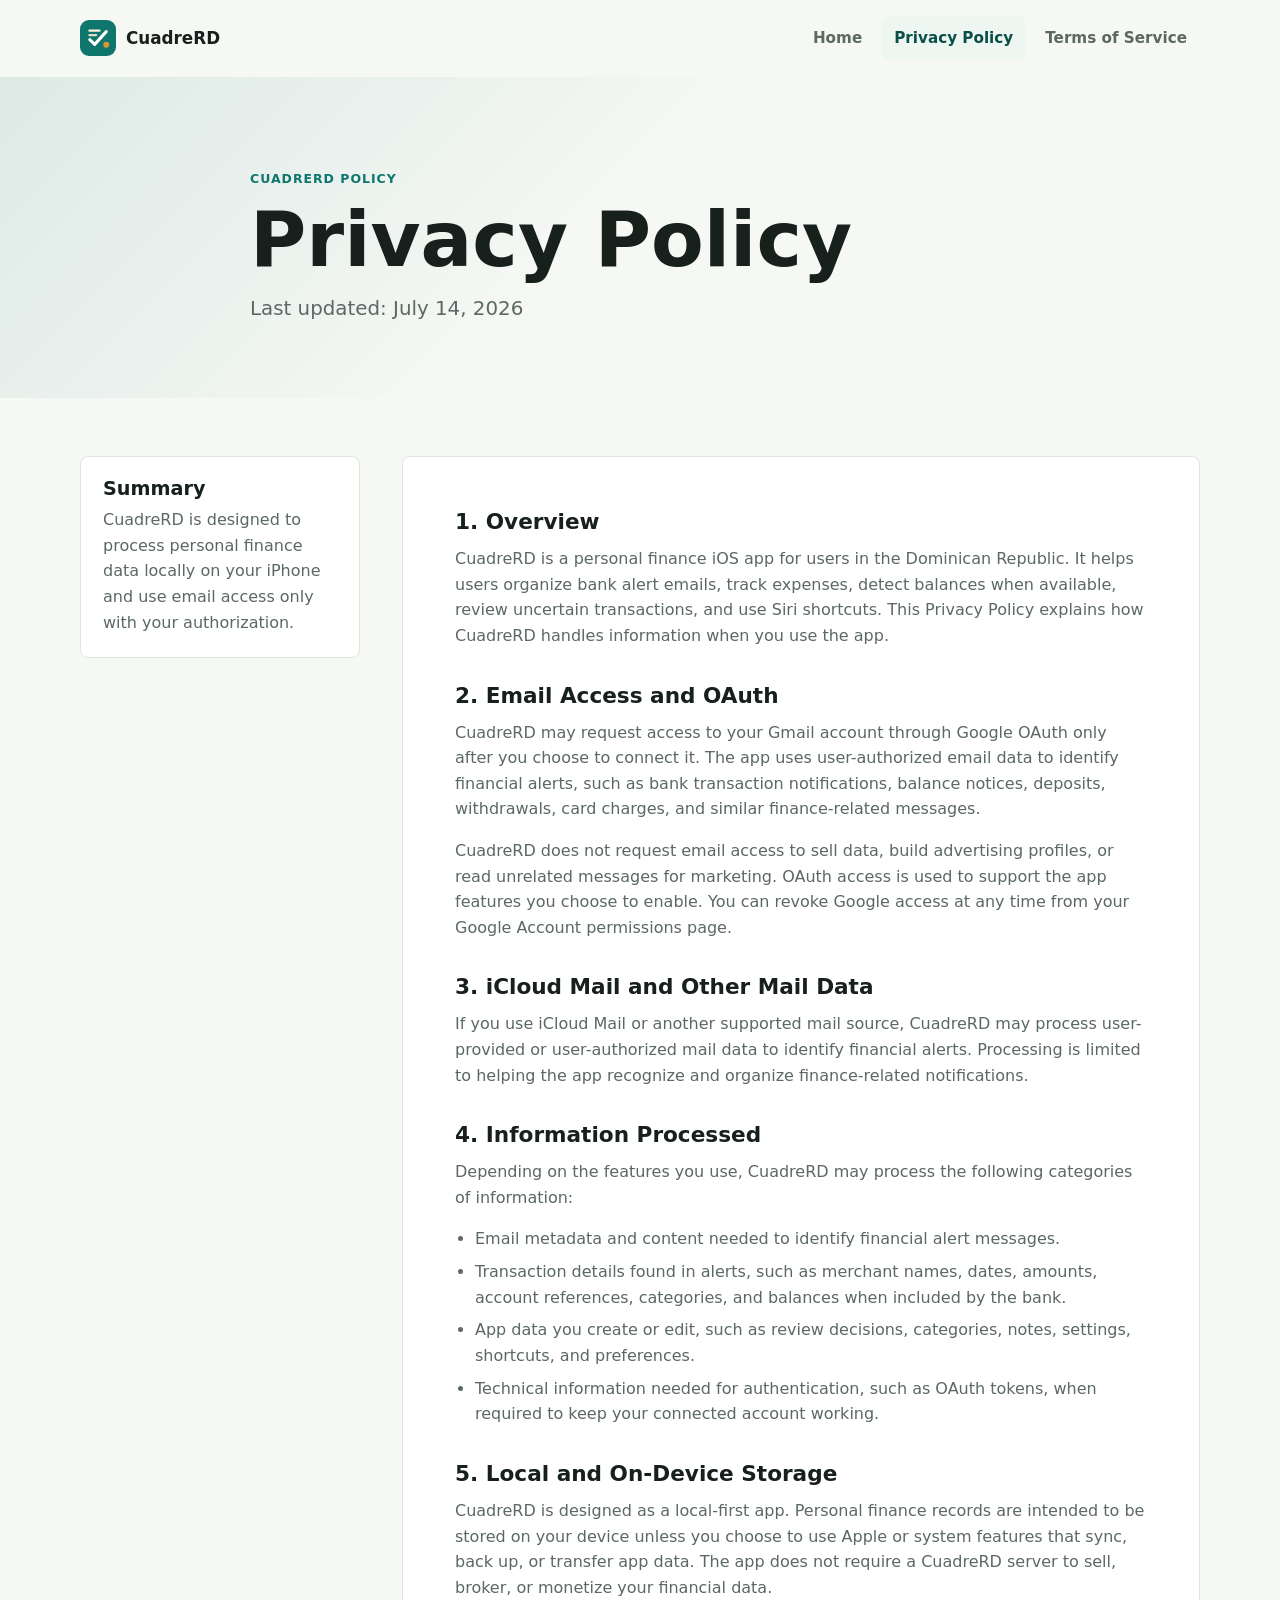
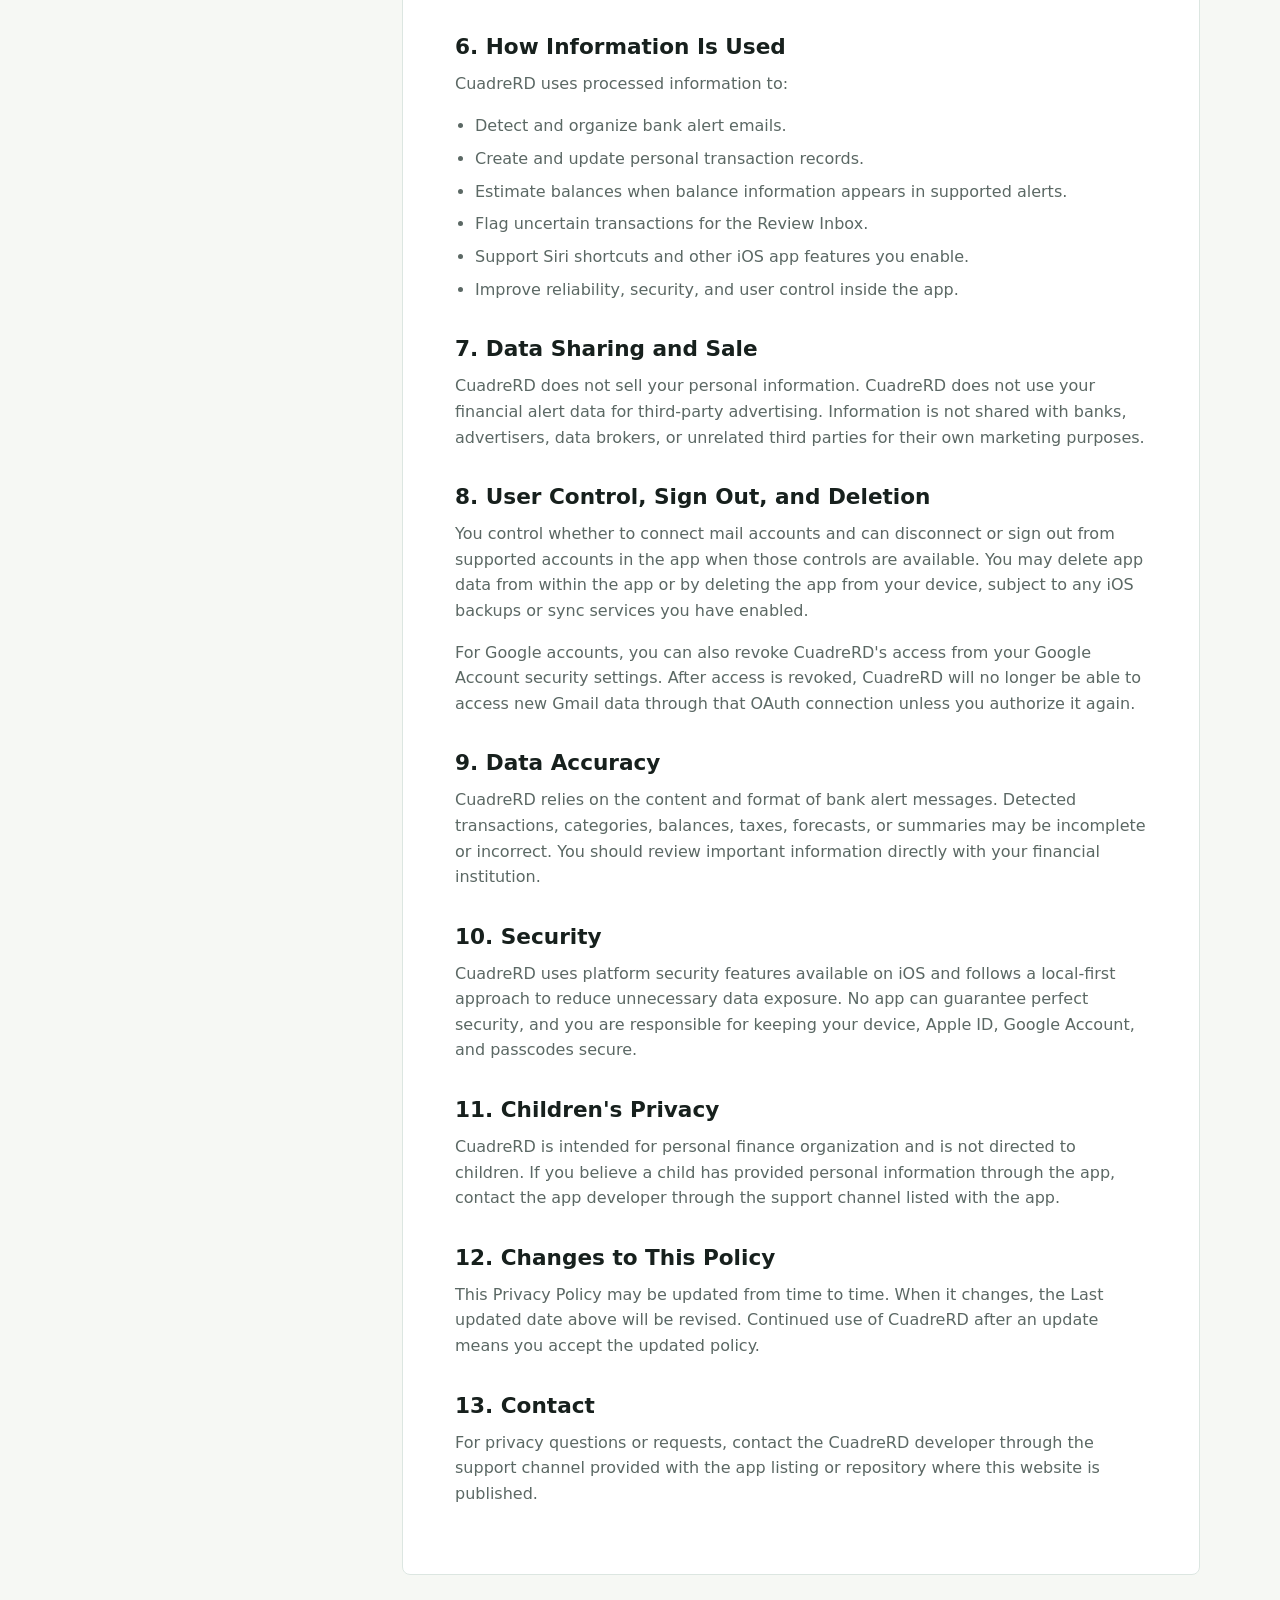
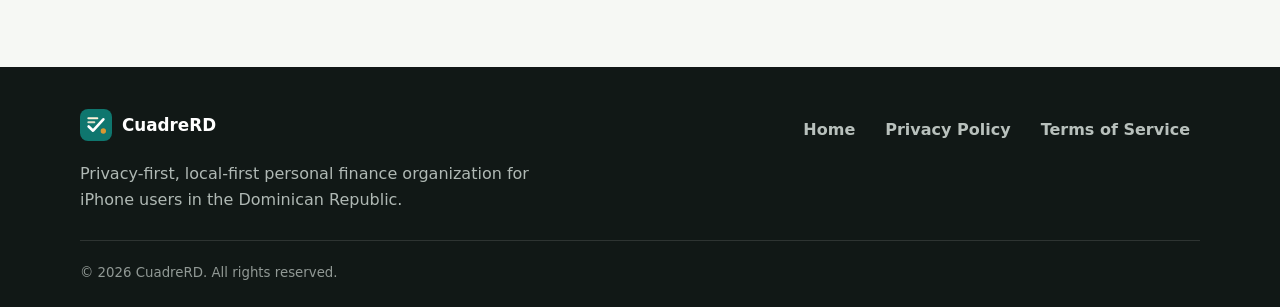
==== privacy.html @ 8c74c05f "Add CuadreRD public website" ====
<!doctype html>
<html lang="en">
  <head>
    <meta charset="utf-8">
    <meta name="viewport" content="width=device-width, initial-scale=1">
    <title>Privacy Policy | CuadreRD</title>
    <meta name="description" content="Privacy Policy for CuadreRD, a local-first iOS personal finance app for organizing user-authorized financial alert emails.">
    <meta name="theme-color" content="#0f766e">
    <link rel="icon" href="assets/cuadrerd-mark.svg" type="image/svg+xml">
    <link rel="stylesheet" href="styles.css">
  </head>
  <body>
    <a class="skip-link" href="#main">Skip to content</a>

    <header class="site-header" data-header>
      <nav class="nav container" aria-label="Primary navigation">
        <a class="brand" href="index.html" aria-label="CuadreRD home">
          <img src="assets/cuadrerd-mark.svg" alt="" width="36" height="36">
          <span>CuadreRD</span>
        </a>
        <button class="nav-toggle" type="button" data-nav-toggle aria-expanded="false" aria-controls="nav-links">
          <span class="sr-only">Open navigation</span>
          <span></span>
          <span></span>
          <span></span>
        </button>
        <div class="nav-links" id="nav-links" data-nav-links>
          <a href="index.html">Home</a>
          <a href="privacy.html" aria-current="page">Privacy Policy</a>
          <a href="terms.html">Terms of Service</a>
        </div>
      </nav>
    </header>

    <main id="main">
      <section class="page-hero section-pad">
        <div class="container narrow reveal">
          <p class="eyebrow">CuadreRD policy</p>
          <h1>Privacy Policy</h1>
          <p class="hero-text">Last updated: July 14, 2026</p>
        </div>
      </section>

      <section class="section-pad compact">
        <div class="container policy-layout">
          <aside class="policy-summary reveal" aria-label="Privacy summary">
            <h2>Summary</h2>
            <p>CuadreRD is designed to process personal finance data locally on your iPhone and use email access only with your authorization.</p>
          </aside>

          <article class="policy-content reveal">
            <h2>1. Overview</h2>
            <p>
              CuadreRD is a personal finance iOS app for users in the Dominican Republic. It helps users organize
              bank alert emails, track expenses, detect balances when available, review uncertain transactions,
              and use Siri shortcuts. This Privacy Policy explains how CuadreRD handles information when you use
              the app.
            </p>

            <h2>2. Email Access and OAuth</h2>
            <p>
              CuadreRD may request access to your Gmail account through Google OAuth only after you choose to
              connect it. The app uses user-authorized email data to identify financial alerts, such as bank
              transaction notifications, balance notices, deposits, withdrawals, card charges, and similar
              finance-related messages.
            </p>
            <p>
              CuadreRD does not request email access to sell data, build advertising profiles, or read unrelated
              messages for marketing. OAuth access is used to support the app features you choose to enable.
              You can revoke Google access at any time from your Google Account permissions page.
            </p>

            <h2>3. iCloud Mail and Other Mail Data</h2>
            <p>
              If you use iCloud Mail or another supported mail source, CuadreRD may process user-provided or
              user-authorized mail data to identify financial alerts. Processing is limited to helping the app
              recognize and organize finance-related notifications.
            </p>

            <h2>4. Information Processed</h2>
            <p>Depending on the features you use, CuadreRD may process the following categories of information:</p>
            <ul>
              <li>Email metadata and content needed to identify financial alert messages.</li>
              <li>Transaction details found in alerts, such as merchant names, dates, amounts, account references, categories, and balances when included by the bank.</li>
              <li>App data you create or edit, such as review decisions, categories, notes, settings, shortcuts, and preferences.</li>
              <li>Technical information needed for authentication, such as OAuth tokens, when required to keep your connected account working.</li>
            </ul>

            <h2>5. Local and On-Device Storage</h2>
            <p>
              CuadreRD is designed as a local-first app. Personal finance records are intended to be stored on
              your device unless you choose to use Apple or system features that sync, back up, or transfer app
              data. The app does not require a CuadreRD server to sell, broker, or monetize your financial data.
            </p>

            <h2>6. How Information Is Used</h2>
            <p>CuadreRD uses processed information to:</p>
            <ul>
              <li>Detect and organize bank alert emails.</li>
              <li>Create and update personal transaction records.</li>
              <li>Estimate balances when balance information appears in supported alerts.</li>
              <li>Flag uncertain transactions for the Review Inbox.</li>
              <li>Support Siri shortcuts and other iOS app features you enable.</li>
              <li>Improve reliability, security, and user control inside the app.</li>
            </ul>

            <h2>7. Data Sharing and Sale</h2>
            <p>
              CuadreRD does not sell your personal information. CuadreRD does not use your financial alert data
              for third-party advertising. Information is not shared with banks, advertisers, data brokers, or
              unrelated third parties for their own marketing purposes.
            </p>

            <h2>8. User Control, Sign Out, and Deletion</h2>
            <p>
              You control whether to connect mail accounts and can disconnect or sign out from supported accounts
              in the app when those controls are available. You may delete app data from within the app or by
              deleting the app from your device, subject to any iOS backups or sync services you have enabled.
            </p>
            <p>
              For Google accounts, you can also revoke CuadreRD's access from your Google Account security settings.
              After access is revoked, CuadreRD will no longer be able to access new Gmail data through that OAuth
              connection unless you authorize it again.
            </p>

            <h2>9. Data Accuracy</h2>
            <p>
              CuadreRD relies on the content and format of bank alert messages. Detected transactions, categories,
              balances, taxes, forecasts, or summaries may be incomplete or incorrect. You should review important
              information directly with your financial institution.
            </p>

            <h2>10. Security</h2>
            <p>
              CuadreRD uses platform security features available on iOS and follows a local-first approach to
              reduce unnecessary data exposure. No app can guarantee perfect security, and you are responsible
              for keeping your device, Apple ID, Google Account, and passcodes secure.
            </p>

            <h2>11. Children's Privacy</h2>
            <p>
              CuadreRD is intended for personal finance organization and is not directed to children. If you
              believe a child has provided personal information through the app, contact the app developer through
              the support channel listed with the app.
            </p>

            <h2>12. Changes to This Policy</h2>
            <p>
              This Privacy Policy may be updated from time to time. When it changes, the Last updated date above
              will be revised. Continued use of CuadreRD after an update means you accept the updated policy.
            </p>

            <h2>13. Contact</h2>
            <p>
              For privacy questions or requests, contact the CuadreRD developer through the support channel
              provided with the app listing or repository where this website is published.
            </p>
          </article>
        </div>
      </section>
    </main>

    <footer class="site-footer">
      <div class="container footer-grid">
        <div>
          <a class="brand footer-brand" href="index.html">
            <img src="assets/cuadrerd-mark.svg" alt="" width="32" height="32">
            <span>CuadreRD</span>
          </a>
          <p>Privacy-first, local-first personal finance organization for iPhone users in the Dominican Republic.</p>
        </div>
        <nav class="footer-links" aria-label="Footer navigation">
          <a href="index.html">Home</a>
          <a href="privacy.html">Privacy Policy</a>
          <a href="terms.html">Terms of Service</a>
        </nav>
      </div>
      <div class="container footer-bottom">
        <small>&copy; <span data-year></span> CuadreRD. All rights reserved.</small>
      </div>
    </footer>

    <script src="script.js"></script>
  </body>
</html>
---- styles.css ----
:root {
  --bg: #f6f8f4;
  --surface: #ffffff;
  --surface-strong: #eef6f2;
  --ink: #17201d;
  --muted: #5b6864;
  --line: #dce6e1;
  --primary: #0f766e;
  --primary-dark: #0b4f49;
  --accent: #d99832;
  --accent-soft: #fff1d8;
  --success: #1f9d73;
  --danger: #bb4b56;
  --shadow: 0 22px 60px rgba(24, 44, 39, 0.13);
  --radius: 8px;
  --container: 1120px;
  --header-height: 76px;
  --font: ui-sans-serif, system-ui, -apple-system, BlinkMacSystemFont, "Segoe UI", sans-serif;
}

* {
  box-sizing: border-box;
}

html {
  scroll-behavior: smooth;
}

body {
  margin: 0;
  background: var(--bg);
  color: var(--ink);
  font-family: var(--font);
  line-height: 1.6;
  text-rendering: optimizeLegibility;
}

img {
  max-width: 100%;
  display: block;
}

a {
  color: inherit;
}

p,
h1,
h2,
h3 {
  margin-top: 0;
}

ul {
  padding-left: 1.25rem;
}

li + li {
  margin-top: 0.45rem;
}

.container {
  width: min(calc(100% - 32px), var(--container));
  margin-inline: auto;
}

.narrow {
  max-width: 780px;
}

.section-pad {
  padding: 92px 0;
}

.section-pad.compact {
  padding-top: 58px;
}

.skip-link {
  position: absolute;
  left: 16px;
  top: 12px;
  z-index: 100;
  transform: translateY(-140%);
  background: var(--ink);
  color: #fff;
  padding: 10px 14px;
  border-radius: var(--radius);
  transition: transform 180ms ease;
}

.skip-link:focus {
  transform: translateY(0);
}

.sr-only {
  position: absolute;
  width: 1px;
  height: 1px;
  padding: 0;
  margin: -1px;
  overflow: hidden;
  clip: rect(0, 0, 0, 0);
  white-space: nowrap;
  border: 0;
}

.site-header {
  position: sticky;
  top: 0;
  z-index: 50;
  background: rgba(246, 248, 244, 0.86);
  border-bottom: 1px solid transparent;
  backdrop-filter: blur(18px);
  transition: border-color 180ms ease, box-shadow 180ms ease;
}

.site-header.is-scrolled {
  border-bottom-color: rgba(220, 230, 225, 0.9);
  box-shadow: 0 12px 30px rgba(24, 44, 39, 0.08);
}

.nav {
  min-height: var(--header-height);
  display: flex;
  align-items: center;
  justify-content: space-between;
  gap: 24px;
}

.brand {
  display: inline-flex;
  align-items: center;
  gap: 10px;
  color: var(--ink);
  font-weight: 780;
  text-decoration: none;
}

.brand span {
  font-size: 1.05rem;
}

.nav-links {
  display: flex;
  align-items: center;
  gap: 6px;
}

.nav-links a {
  border-radius: var(--radius);
  color: var(--muted);
  font-size: 0.95rem;
  font-weight: 650;
  padding: 10px 13px;
  text-decoration: none;
  transition: background-color 180ms ease, color 180ms ease;
}

.nav-links a:hover,
.nav-links a:focus-visible,
.nav-links a[aria-current="page"] {
  background: var(--surface-strong);
  color: var(--primary-dark);
}

.nav-toggle {
  display: none;
  width: 44px;
  height: 44px;
  border: 1px solid var(--line);
  border-radius: var(--radius);
  background: var(--surface);
  cursor: pointer;
  place-items: center;
  padding: 11px;
}

.nav-toggle span:not(.sr-only) {
  width: 20px;
  height: 2px;
  background: var(--ink);
  display: block;
  margin: 3px 0;
  transition: transform 180ms ease, opacity 180ms ease;
}

.hero {
  min-height: calc(100svh - var(--header-height));
  display: flex;
  align-items: center;
  position: relative;
  overflow: hidden;
}

.hero::before {
  content: "";
  position: absolute;
  inset: 0;
  background:
    radial-gradient(circle at 18% 25%, rgba(15, 118, 110, 0.13), transparent 34%),
    linear-gradient(135deg, rgba(217, 152, 50, 0.12), transparent 44%);
  pointer-events: none;
}

.hero-grid {
  position: relative;
  display: grid;
  grid-template-columns: minmax(0, 1.02fr) minmax(320px, 0.78fr);
  gap: 52px;
  align-items: center;
}

.eyebrow {
  color: var(--primary);
  font-size: 0.78rem;
  font-weight: 800;
  letter-spacing: 0.08em;
  margin-bottom: 14px;
  text-transform: uppercase;
}

h1 {
  font-size: clamp(2.45rem, 6vw, 5.8rem);
  line-height: 0.96;
  margin-bottom: 24px;
  max-width: 880px;
}

h2 {
  font-size: clamp(1.85rem, 4vw, 3.25rem);
  line-height: 1.04;
  margin-bottom: 18px;
}

h3 {
  font-size: 1.12rem;
  line-height: 1.22;
  margin-bottom: 10px;
}

.hero-text {
  color: var(--muted);
  font-size: clamp(1.04rem, 2vw, 1.24rem);
  max-width: 720px;
}

.hero-actions,
.cta-actions {
  display: flex;
  flex-wrap: wrap;
  gap: 12px;
  margin-top: 32px;
}

.btn {
  display: inline-flex;
  align-items: center;
  justify-content: center;
  min-height: 48px;
  border: 1px solid transparent;
  border-radius: var(--radius);
  font-weight: 760;
  padding: 12px 18px;
  text-decoration: none;
  transition: transform 180ms ease, box-shadow 180ms ease, background-color 180ms ease, border-color 180ms ease;
}

.btn:hover,
.btn:focus-visible {
  transform: translateY(-2px);
}

.btn-primary {
  background: var(--primary);
  color: #fff;
  box-shadow: 0 12px 26px rgba(15, 118, 110, 0.22);
}

.btn-primary:hover,
.btn-primary:focus-visible {
  background: var(--primary-dark);
}

.btn-secondary {
  background: rgba(255, 255, 255, 0.75);
  border-color: var(--line);
  color: var(--ink);
}

.btn-secondary:hover,
.btn-secondary:focus-visible {
  border-color: rgba(15, 118, 110, 0.34);
  box-shadow: 0 12px 26px rgba(24, 44, 39, 0.09);
}

.trust-row {
  display: flex;
  flex-wrap: wrap;
  gap: 10px;
  margin-top: 28px;
}

.trust-row span {
  border: 1px solid var(--line);
  border-radius: 999px;
  background: rgba(255, 255, 255, 0.7);
  color: var(--muted);
  font-size: 0.88rem;
  font-weight: 680;
  padding: 8px 12px;
}

.phone-stage {
  display: grid;
  justify-items: center;
}

.phone-shell {
  width: min(100%, 370px);
  aspect-ratio: 0.5;
  background: #111816;
  border: 1px solid rgba(255, 255, 255, 0.26);
  border-radius: 38px;
  box-shadow: var(--shadow);
  padding: 13px;
  position: relative;
}

.phone-top {
  position: absolute;
  top: 17px;
  left: 50%;
  width: 92px;
  height: 26px;
  transform: translateX(-50%);
  border-radius: 999px;
  background: #111816;
  z-index: 2;
}

.app-screen {
  height: 100%;
  overflow: hidden;
  border-radius: 28px;
  background:
    linear-gradient(180deg, #f9fbf8 0%, #edf6f1 100%);
  padding: 54px 18px 18px;
}

.screen-header {
  display: flex;
  align-items: flex-start;
  justify-content: space-between;
  margin-bottom: 18px;
}

.screen-label,
.balance-card span {
  display: block;
  color: var(--muted);
  font-size: 0.78rem;
  font-weight: 720;
}

.screen-header strong {
  display: block;
  color: var(--ink);
  font-size: 1.48rem;
  line-height: 1.1;
}

.status-dot {
  width: 12px;
  height: 12px;
  border-radius: 999px;
  background: var(--success);
  box-shadow: 0 0 0 6px rgba(31, 157, 115, 0.12);
  margin-top: 8px;
}

.balance-card,
.inbox-card,
.transaction {
  border: 1px solid rgba(220, 230, 225, 0.86);
  border-radius: var(--radius);
  background: rgba(255, 255, 255, 0.86);
  box-shadow: 0 12px 30px rgba(24, 44, 39, 0.08);
}

.balance-card {
  padding: 16px;
  margin-bottom: 12px;
}

.balance-card strong {
  display: block;
  font-size: 1rem;
  margin-top: 5px;
}

.balance-card small,
.transaction small {
  color: var(--muted);
}

.inbox-card {
  display: flex;
  align-items: center;
  justify-content: space-between;
  gap: 10px;
  padding: 14px;
  margin-bottom: 16px;
}

.pill {
  display: inline-flex;
  width: fit-content;
  border-radius: 999px;
  background: var(--accent-soft);
  color: #875513;
  font-size: 0.7rem;
  font-weight: 800;
  padding: 4px 8px;
  margin-bottom: 7px;
}

.inbox-card strong {
  display: block;
  font-size: 0.94rem;
  line-height: 1.2;
}

.review-chip {
  border: 0;
  border-radius: var(--radius);
  background: var(--primary);
  color: #fff;
  font-size: 0.82rem;
  font-weight: 760;
  padding: 9px 10px;
}

.transaction-list {
  display: grid;
  gap: 10px;
}

.transaction {
  display: grid;
  grid-template-columns: 32px 1fr auto;
  align-items: center;
  gap: 10px;
  padding: 12px;
}

.transaction strong,
.transaction small {
  display: block;
  font-size: 0.8rem;
}

.transaction b {
  font-size: 0.78rem;
  white-space: nowrap;
}

.icon {
  width: 32px;
  height: 32px;
  border-radius: 999px;
  display: inline-block;
}

.icon.income {
  background: linear-gradient(135deg, rgba(31, 157, 115, 0.28), rgba(31, 157, 115, 0.08));
}

.icon.expense {
  background: linear-gradient(135deg, rgba(187, 75, 86, 0.25), rgba(187, 75, 86, 0.08));
}

.section-heading {
  max-width: 760px;
  margin-bottom: 34px;
}

.feature-grid {
  display: grid;
  grid-template-columns: repeat(3, minmax(0, 1fr));
  gap: 16px;
}

.feature-card {
  min-height: 230px;
  border: 1px solid var(--line);
  border-radius: var(--radius);
  background: var(--surface);
  padding: 24px;
  transition: transform 180ms ease, box-shadow 180ms ease, border-color 180ms ease;
}

.feature-card:hover {
  transform: translateY(-4px);
  border-color: rgba(15, 118, 110, 0.26);
  box-shadow: 0 18px 40px rgba(24, 44, 39, 0.09);
}

.feature-card p {
  color: var(--muted);
  margin-bottom: 0;
}

.feature-icon {
  display: inline-flex;
  align-items: center;
  justify-content: center;
  width: 38px;
  height: 32px;
  border-radius: var(--radius);
  background: var(--surface-strong);
  color: var(--primary-dark);
  font-size: 0.8rem;
  font-weight: 850;
  margin-bottom: 34px;
}

.tinted {
  background: #eaf3ef;
}

.split-section {
  display: grid;
  grid-template-columns: minmax(0, 0.92fr) minmax(0, 1fr);
  gap: 54px;
  align-items: start;
}

.content-stack {
  color: var(--muted);
  font-size: 1.06rem;
}

.content-stack p:last-child {
  margin-bottom: 0;
}

.cta-panel {
  display: flex;
  align-items: center;
  justify-content: space-between;
  gap: 32px;
  border: 1px solid rgba(15, 118, 110, 0.22);
  border-radius: var(--radius);
  background:
    linear-gradient(135deg, rgba(15, 118, 110, 0.1), rgba(217, 152, 50, 0.12)),
    var(--surface);
  padding: clamp(24px, 5vw, 48px);
  box-shadow: 0 18px 48px rgba(24, 44, 39, 0.09);
}

.cta-panel p {
  color: var(--muted);
  max-width: 660px;
  margin-bottom: 0;
}

.cta-actions {
  margin-top: 0;
  flex-shrink: 0;
}

.page-hero {
  background:
    linear-gradient(135deg, rgba(15, 118, 110, 0.11), transparent 48%),
    var(--bg);
  padding-bottom: 54px;
}

.page-hero h1 {
  margin-bottom: 16px;
}

.policy-layout {
  display: grid;
  grid-template-columns: 280px minmax(0, 1fr);
  gap: 42px;
  align-items: start;
}

.policy-summary {
  position: sticky;
  top: calc(var(--header-height) + 20px);
  border: 1px solid var(--line);
  border-radius: var(--radius);
  background: var(--surface);
  padding: 22px;
}

.policy-summary h2 {
  font-size: 1.2rem;
  margin-bottom: 8px;
}

.policy-summary p {
  color: var(--muted);
  margin-bottom: 0;
}

.policy-content {
  border: 1px solid var(--line);
  border-radius: var(--radius);
  background: var(--surface);
  padding: clamp(24px, 5vw, 52px);
}

.policy-content h2 {
  font-size: 1.35rem;
  line-height: 1.25;
  margin-top: 34px;
  margin-bottom: 10px;
}

.policy-content h2:first-child {
  margin-top: 0;
}

.policy-content p,
.policy-content li {
  color: var(--muted);
}

.site-footer {
  background: #111816;
  color: #edf6f1;
  padding: 42px 0 22px;
}

.footer-grid {
  display: flex;
  justify-content: space-between;
  gap: 32px;
  border-bottom: 1px solid rgba(255, 255, 255, 0.12);
  padding-bottom: 28px;
}

.footer-brand {
  color: #fff;
}

.site-footer p {
  color: rgba(237, 246, 241, 0.72);
  max-width: 450px;
  margin: 12px 0 0;
}

.footer-links {
  display: flex;
  flex-wrap: wrap;
  gap: 10px;
  align-items: flex-start;
  justify-content: flex-end;
}

.footer-links a {
  border-radius: var(--radius);
  color: rgba(237, 246, 241, 0.76);
  font-weight: 680;
  padding: 8px 10px;
  text-decoration: none;
  transition: background-color 180ms ease, color 180ms ease;
}

.footer-links a:hover,
.footer-links a:focus-visible {
  background: rgba(255, 255, 255, 0.08);
  color: #fff;
}

.footer-bottom {
  color: rgba(237, 246, 241, 0.58);
  padding-top: 18px;
}

.reveal {
  opacity: 0;
  transform: translateY(18px);
  transition: opacity 520ms ease, transform 520ms ease;
}

.reveal.is-visible {
  opacity: 1;
  transform: translateY(0);
}

@media (prefers-reduced-motion: reduce) {
  *,
  *::before,
  *::after {
    scroll-behavior: auto !important;
    transition-duration: 0.01ms !important;
    animation-duration: 0.01ms !important;
    animation-iteration-count: 1 !important;
  }

  .reveal {
    opacity: 1;
    transform: none;
  }
}

@media (max-width: 900px) {
  .section-pad {
    padding: 72px 0;
  }

  .hero {
    min-height: 0;
  }

  .hero-grid,
  .split-section,
  .policy-layout {
    grid-template-columns: 1fr;
  }

  .feature-grid {
    grid-template-columns: repeat(2, minmax(0, 1fr));
  }

  .policy-summary {
    position: static;
  }

  .cta-panel,
  .footer-grid {
    align-items: flex-start;
    flex-direction: column;
  }

  .cta-actions,
  .footer-links {
    justify-content: flex-start;
  }
}

@media (max-width: 720px) {
  :root {
    --header-height: 68px;
  }

  .container {
    width: min(calc(100% - 28px), var(--container));
  }

  .nav-toggle {
    display: block;
  }

  .nav-links {
    position: absolute;
    left: 14px;
    right: 14px;
    top: calc(var(--header-height) - 4px);
    display: grid;
    gap: 4px;
    border: 1px solid var(--line);
    border-radius: var(--radius);
    background: rgba(255, 255, 255, 0.96);
    box-shadow: 0 18px 40px rgba(24, 44, 39, 0.12);
    padding: 8px;
    transform: translateY(-8px);
    opacity: 0;
    pointer-events: none;
    transition: opacity 180ms ease, transform 180ms ease;
  }

  .nav-links.is-open {
    opacity: 1;
    pointer-events: auto;
    transform: translateY(0);
  }

  .nav-links a {
    padding: 12px;
  }

  .hero-grid {
    gap: 38px;
  }

  h1 {
    font-size: clamp(2.3rem, 14vw, 4rem);
  }

  .feature-grid {
    grid-template-columns: 1fr;
  }

  .phone-shell {
    max-width: 330px;
  }

  .section-pad {
    padding: 58px 0;
  }

  .section-pad.compact {
    padding-top: 32px;
  }

  .hero-actions,
  .cta-actions {
    width: 100%;
  }

  .btn {
    width: 100%;
  }
}

@media (max-width: 420px) {
  .transaction {
    grid-template-columns: 28px 1fr;
  }

  .transaction b {
    grid-column: 2;
  }

  .inbox-card {
    align-items: flex-start;
    flex-direction: column;
  }
}
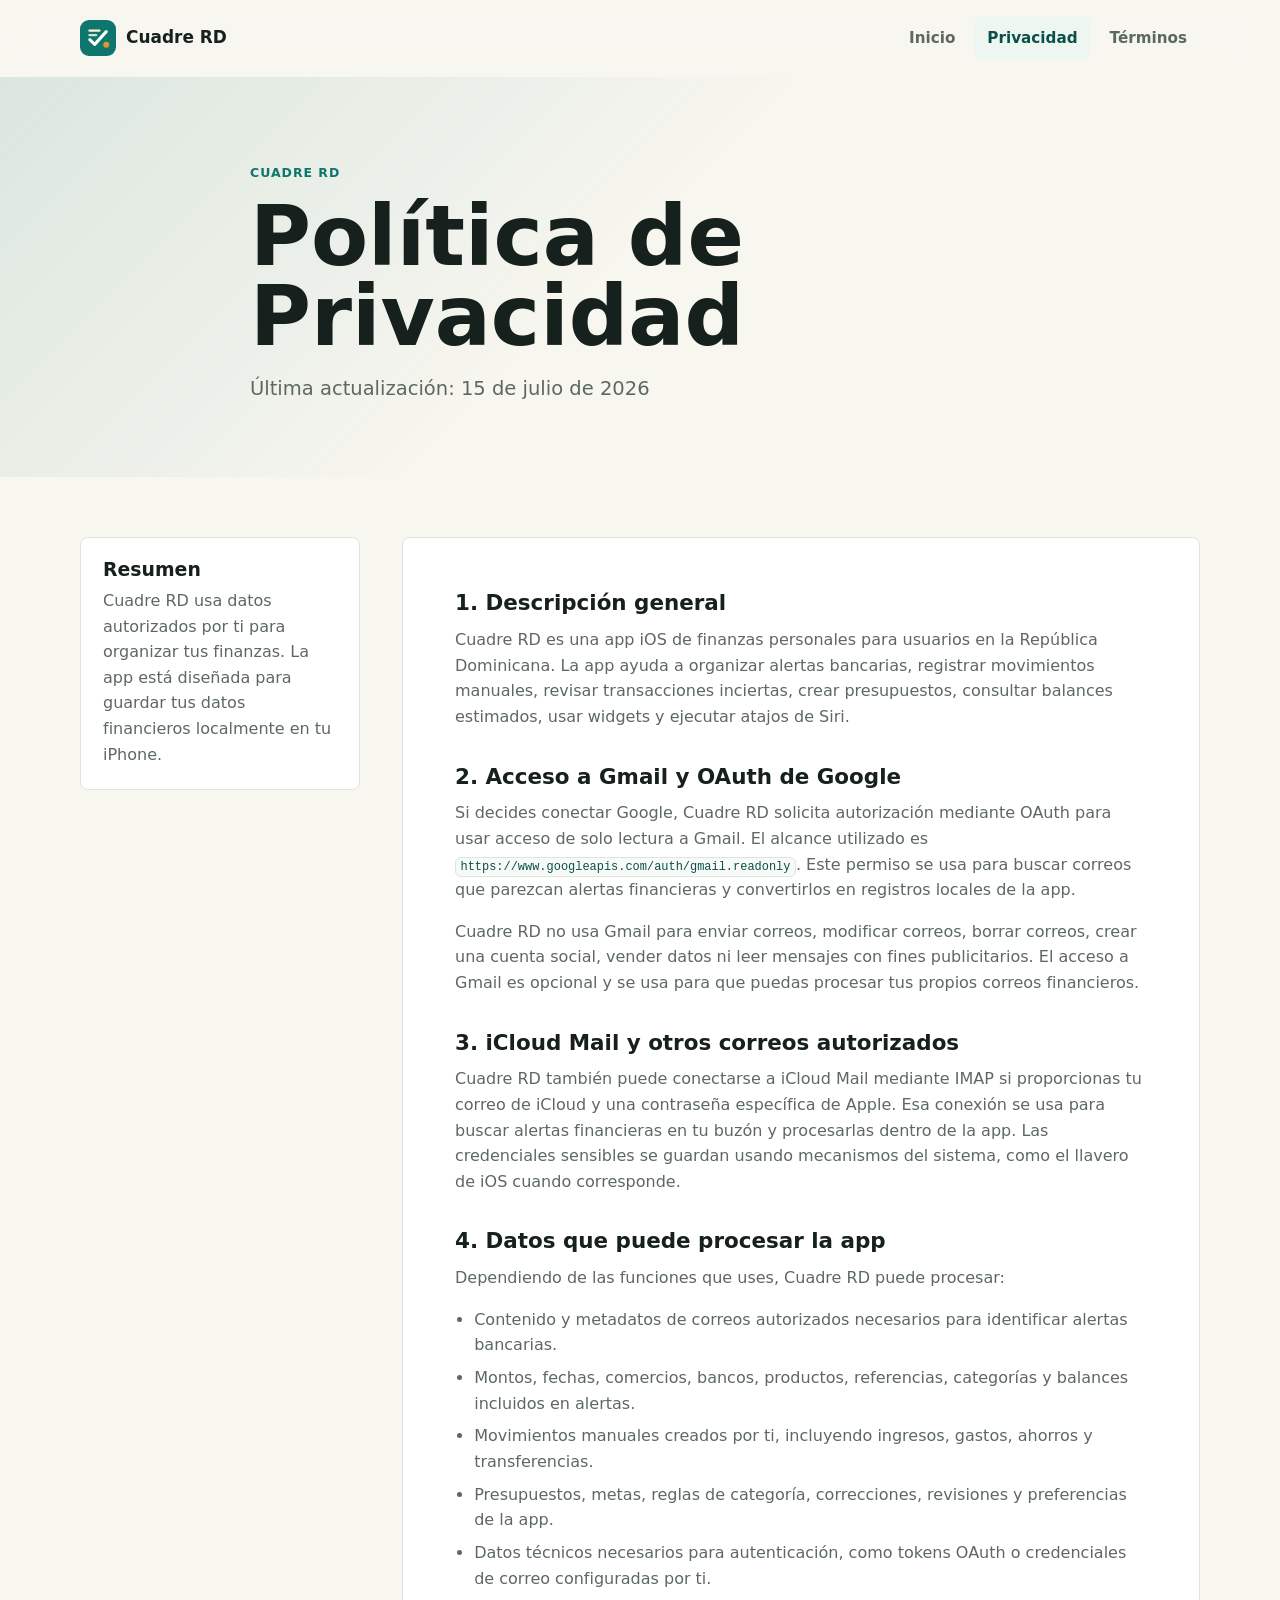
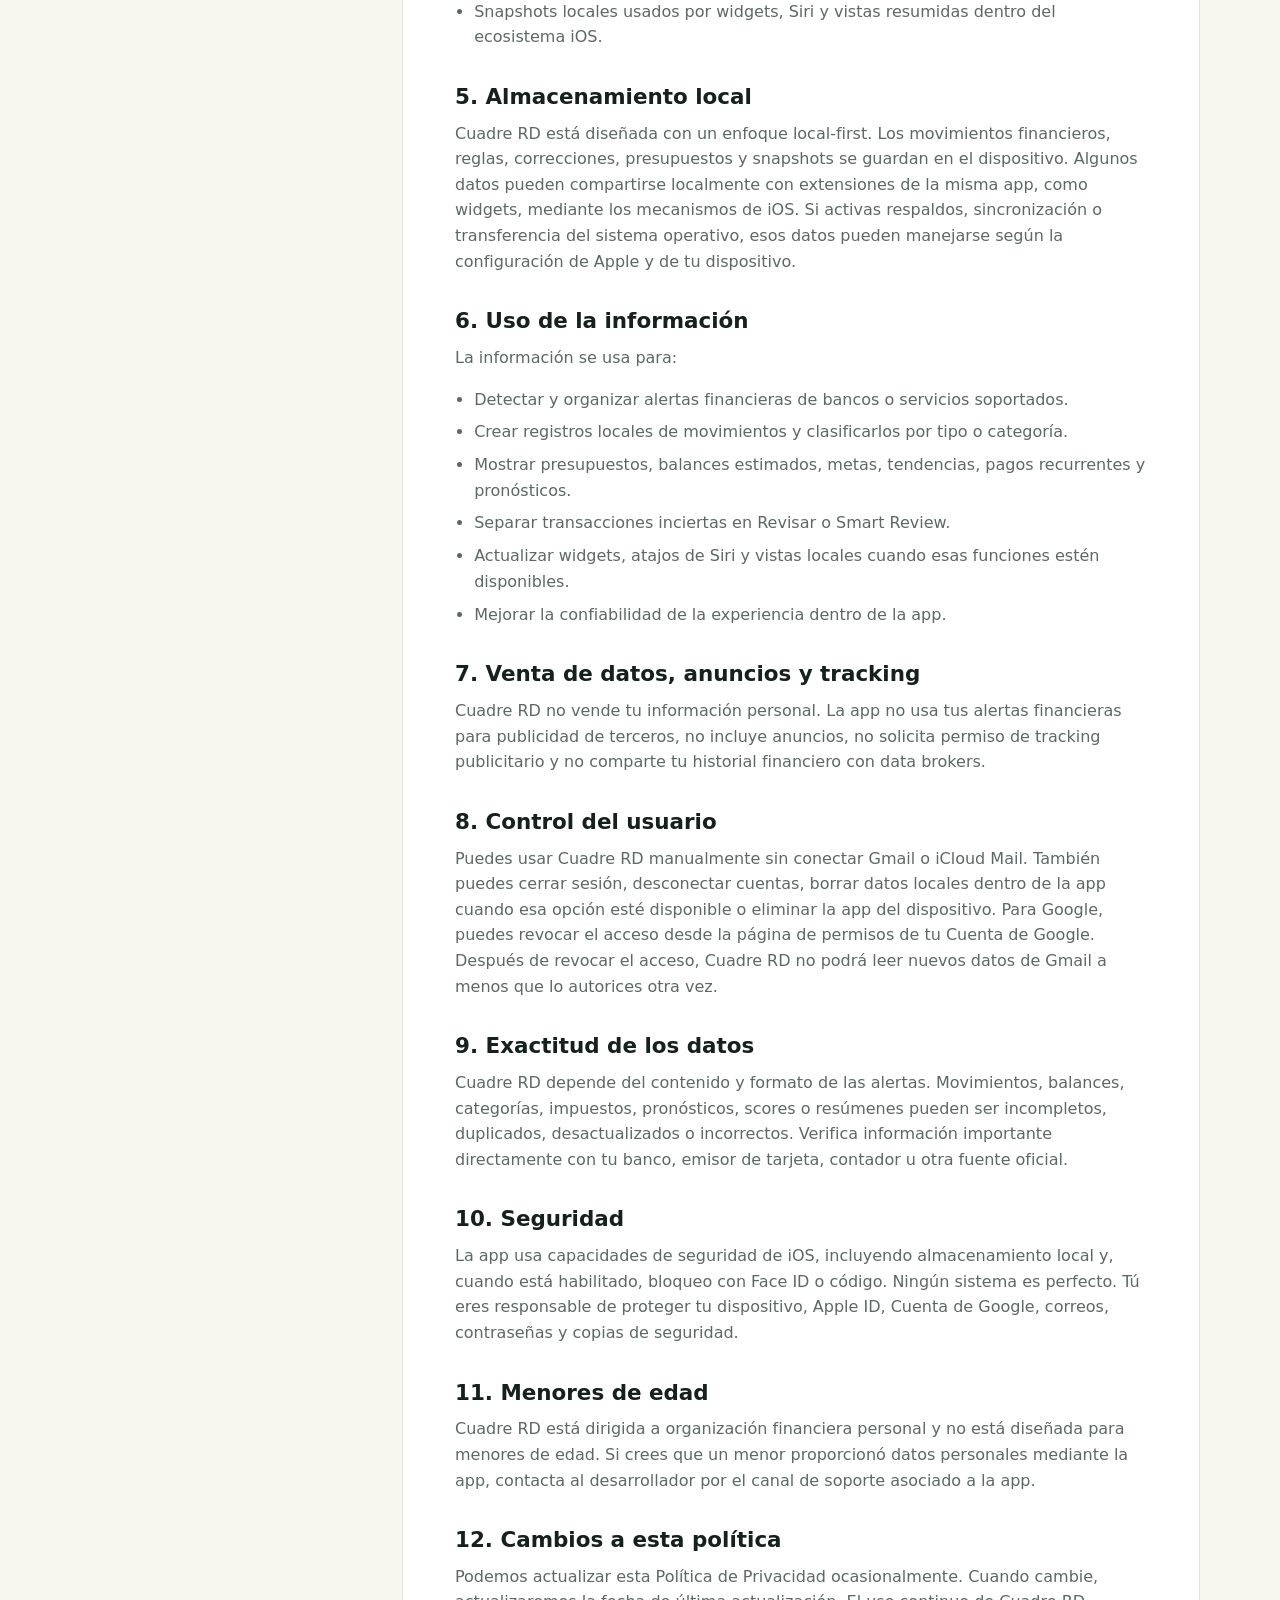
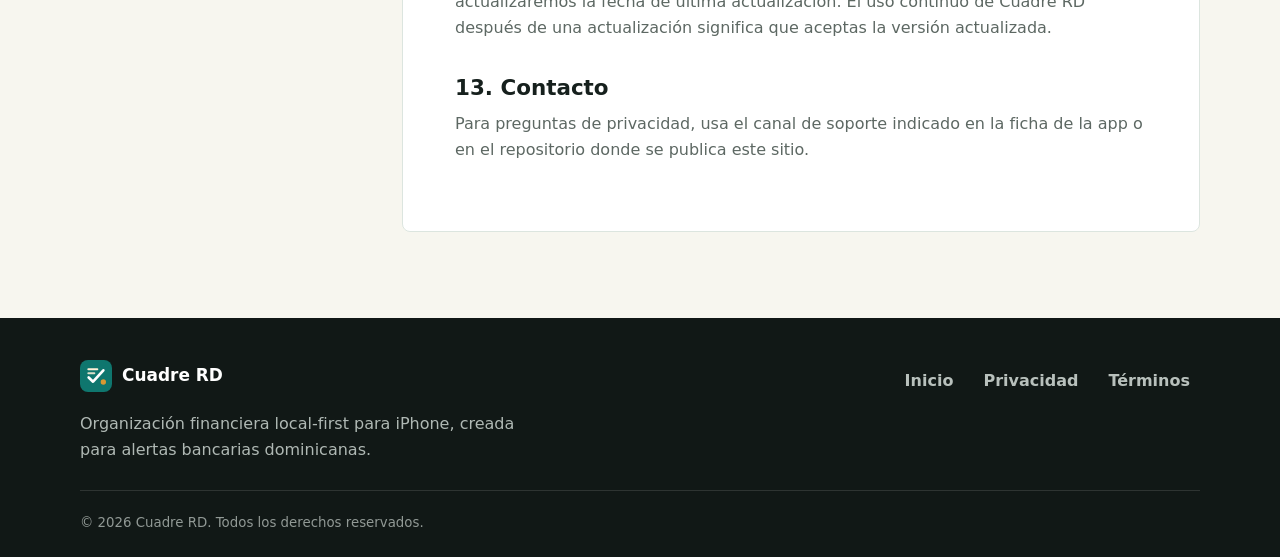
==== commit b1f40e52: "Rebuild Cuadre RD website in Spanish" ====
--- a/privacy.html
+++ b/privacy.html
@@ -1,159 +1,162 @@
 <!doctype html>
-<html lang="en">
+<html lang="es">
   <head>
     <meta charset="utf-8">
     <meta name="viewport" content="width=device-width, initial-scale=1">
-    <title>Privacy Policy | CuadreRD</title>
-    <meta name="description" content="Privacy Policy for CuadreRD, a local-first iOS personal finance app for organizing user-authorized financial alert emails.">
-    <meta name="theme-color" content="#0f766e">
+    <title>Política de Privacidad | Cuadre RD</title>
+    <meta name="description" content="Política de Privacidad de Cuadre RD, app iOS de finanzas personales con procesamiento local y acceso opcional a alertas de correo.">
+    <meta name="theme-color" content="#0e756d">
     <link rel="icon" href="assets/cuadrerd-mark.svg" type="image/svg+xml">
     <link rel="stylesheet" href="styles.css">
   </head>
   <body>
-    <a class="skip-link" href="#main">Skip to content</a>
+    <a class="skip-link" href="#contenido">Saltar al contenido</a>
 
     <header class="site-header" data-header>
-      <nav class="nav container" aria-label="Primary navigation">
-        <a class="brand" href="index.html" aria-label="CuadreRD home">
+      <nav class="nav container" aria-label="Navegación principal">
+        <a class="brand" href="index.html" aria-label="Inicio de Cuadre RD">
           <img src="assets/cuadrerd-mark.svg" alt="" width="36" height="36">
-          <span>CuadreRD</span>
+          <span>Cuadre RD</span>
         </a>
         <button class="nav-toggle" type="button" data-nav-toggle aria-expanded="false" aria-controls="nav-links">
-          <span class="sr-only">Open navigation</span>
+          <span class="sr-only">Abrir navegación</span>
           <span></span>
           <span></span>
           <span></span>
         </button>
         <div class="nav-links" id="nav-links" data-nav-links>
-          <a href="index.html">Home</a>
-          <a href="privacy.html" aria-current="page">Privacy Policy</a>
-          <a href="terms.html">Terms of Service</a>
+          <a href="index.html">Inicio</a>
+          <a href="privacy.html" aria-current="page">Privacidad</a>
+          <a href="terms.html">Términos</a>
         </div>
       </nav>
     </header>
 
-    <main id="main">
-      <section class="page-hero section-pad">
+    <main id="contenido">
+      <section class="page-hero">
         <div class="container narrow reveal">
-          <p class="eyebrow">CuadreRD policy</p>
-          <h1>Privacy Policy</h1>
-          <p class="hero-text">Last updated: July 14, 2026</p>
+          <p class="eyebrow">Cuadre RD</p>
+          <h1>Política de Privacidad</h1>
+          <p class="hero-text">Última actualización: 15 de julio de 2026</p>
         </div>
       </section>
 
       <section class="section-pad compact">
         <div class="container policy-layout">
-          <aside class="policy-summary reveal" aria-label="Privacy summary">
-            <h2>Summary</h2>
-            <p>CuadreRD is designed to process personal finance data locally on your iPhone and use email access only with your authorization.</p>
+          <aside class="policy-summary reveal" aria-label="Resumen de privacidad">
+            <h2>Resumen</h2>
+            <p>Cuadre RD usa datos autorizados por ti para organizar tus finanzas. La app está diseñada para guardar tus datos financieros localmente en tu iPhone.</p>
           </aside>
 
           <article class="policy-content reveal">
-            <h2>1. Overview</h2>
+            <h2>1. Descripción general</h2>
             <p>
-              CuadreRD is a personal finance iOS app for users in the Dominican Republic. It helps users organize
-              bank alert emails, track expenses, detect balances when available, review uncertain transactions,
-              and use Siri shortcuts. This Privacy Policy explains how CuadreRD handles information when you use
-              the app.
+              Cuadre RD es una app iOS de finanzas personales para usuarios en la República Dominicana. La app
+              ayuda a organizar alertas bancarias, registrar movimientos manuales, revisar transacciones inciertas,
+              crear presupuestos, consultar balances estimados, usar widgets y ejecutar atajos de Siri.
             </p>
 
-            <h2>2. Email Access and OAuth</h2>
+            <h2>2. Acceso a Gmail y OAuth de Google</h2>
             <p>
-              CuadreRD may request access to your Gmail account through Google OAuth only after you choose to
-              connect it. The app uses user-authorized email data to identify financial alerts, such as bank
-              transaction notifications, balance notices, deposits, withdrawals, card charges, and similar
-              finance-related messages.
+              Si decides conectar Google, Cuadre RD solicita autorización mediante OAuth para usar acceso de solo
+              lectura a Gmail. El alcance utilizado es <code>https://www.googleapis.com/auth/gmail.readonly</code>.
+              Este permiso se usa para buscar correos que parezcan alertas financieras y convertirlos en registros
+              locales de la app.
             </p>
             <p>
-              CuadreRD does not request email access to sell data, build advertising profiles, or read unrelated
-              messages for marketing. OAuth access is used to support the app features you choose to enable.
-              You can revoke Google access at any time from your Google Account permissions page.
+              Cuadre RD no usa Gmail para enviar correos, modificar correos, borrar correos, crear una cuenta social,
+              vender datos ni leer mensajes con fines publicitarios. El acceso a Gmail es opcional y se usa para
+              que puedas procesar tus propios correos financieros.
             </p>
 
-            <h2>3. iCloud Mail and Other Mail Data</h2>
+            <h2>3. iCloud Mail y otros correos autorizados</h2>
             <p>
-              If you use iCloud Mail or another supported mail source, CuadreRD may process user-provided or
-              user-authorized mail data to identify financial alerts. Processing is limited to helping the app
-              recognize and organize finance-related notifications.
+              Cuadre RD también puede conectarse a iCloud Mail mediante IMAP si proporcionas tu correo de iCloud y
+              una contraseña específica de Apple. Esa conexión se usa para buscar alertas financieras en tu buzón y
+              procesarlas dentro de la app. Las credenciales sensibles se guardan usando mecanismos del sistema,
+              como el llavero de iOS cuando corresponde.
             </p>
 
-            <h2>4. Information Processed</h2>
-            <p>Depending on the features you use, CuadreRD may process the following categories of information:</p>
+            <h2>4. Datos que puede procesar la app</h2>
+            <p>Dependiendo de las funciones que uses, Cuadre RD puede procesar:</p>
             <ul>
-              <li>Email metadata and content needed to identify financial alert messages.</li>
-              <li>Transaction details found in alerts, such as merchant names, dates, amounts, account references, categories, and balances when included by the bank.</li>
-              <li>App data you create or edit, such as review decisions, categories, notes, settings, shortcuts, and preferences.</li>
-              <li>Technical information needed for authentication, such as OAuth tokens, when required to keep your connected account working.</li>
+              <li>Contenido y metadatos de correos autorizados necesarios para identificar alertas bancarias.</li>
+              <li>Montos, fechas, comercios, bancos, productos, referencias, categorías y balances incluidos en alertas.</li>
+              <li>Movimientos manuales creados por ti, incluyendo ingresos, gastos, ahorros y transferencias.</li>
+              <li>Presupuestos, metas, reglas de categoría, correcciones, revisiones y preferencias de la app.</li>
+              <li>Datos técnicos necesarios para autenticación, como tokens OAuth o credenciales de correo configuradas por ti.</li>
+              <li>Snapshots locales usados por widgets, Siri y vistas resumidas dentro del ecosistema iOS.</li>
             </ul>
 
-            <h2>5. Local and On-Device Storage</h2>
+            <h2>5. Almacenamiento local</h2>
             <p>
-              CuadreRD is designed as a local-first app. Personal finance records are intended to be stored on
-              your device unless you choose to use Apple or system features that sync, back up, or transfer app
-              data. The app does not require a CuadreRD server to sell, broker, or monetize your financial data.
+              Cuadre RD está diseñada con un enfoque local-first. Los movimientos financieros, reglas, correcciones,
+              presupuestos y snapshots se guardan en el dispositivo. Algunos datos pueden compartirse localmente con
+              extensiones de la misma app, como widgets, mediante los mecanismos de iOS. Si activas respaldos,
+              sincronización o transferencia del sistema operativo, esos datos pueden manejarse según la configuración
+              de Apple y de tu dispositivo.
             </p>
 
-            <h2>6. How Information Is Used</h2>
-            <p>CuadreRD uses processed information to:</p>
+            <h2>6. Uso de la información</h2>
+            <p>La información se usa para:</p>
             <ul>
-              <li>Detect and organize bank alert emails.</li>
-              <li>Create and update personal transaction records.</li>
-              <li>Estimate balances when balance information appears in supported alerts.</li>
-              <li>Flag uncertain transactions for the Review Inbox.</li>
-              <li>Support Siri shortcuts and other iOS app features you enable.</li>
-              <li>Improve reliability, security, and user control inside the app.</li>
+              <li>Detectar y organizar alertas financieras de bancos o servicios soportados.</li>
+              <li>Crear registros locales de movimientos y clasificarlos por tipo o categoría.</li>
+              <li>Mostrar presupuestos, balances estimados, metas, tendencias, pagos recurrentes y pronósticos.</li>
+              <li>Separar transacciones inciertas en Revisar o Smart Review.</li>
+              <li>Actualizar widgets, atajos de Siri y vistas locales cuando esas funciones estén disponibles.</li>
+              <li>Mejorar la confiabilidad de la experiencia dentro de la app.</li>
             </ul>
 
-            <h2>7. Data Sharing and Sale</h2>
+            <h2>7. Venta de datos, anuncios y tracking</h2>
             <p>
-              CuadreRD does not sell your personal information. CuadreRD does not use your financial alert data
-              for third-party advertising. Information is not shared with banks, advertisers, data brokers, or
-              unrelated third parties for their own marketing purposes.
+              Cuadre RD no vende tu información personal. La app no usa tus alertas financieras para publicidad de
+              terceros, no incluye anuncios, no solicita permiso de tracking publicitario y no comparte tu historial
+              financiero con data brokers.
             </p>
 
-            <h2>8. User Control, Sign Out, and Deletion</h2>
+            <h2>8. Control del usuario</h2>
             <p>
-              You control whether to connect mail accounts and can disconnect or sign out from supported accounts
-              in the app when those controls are available. You may delete app data from within the app or by
-              deleting the app from your device, subject to any iOS backups or sync services you have enabled.
-            </p>
-            <p>
-              For Google accounts, you can also revoke CuadreRD's access from your Google Account security settings.
-              After access is revoked, CuadreRD will no longer be able to access new Gmail data through that OAuth
-              connection unless you authorize it again.
+              Puedes usar Cuadre RD manualmente sin conectar Gmail o iCloud Mail. También puedes cerrar sesión,
+              desconectar cuentas, borrar datos locales dentro de la app cuando esa opción esté disponible o eliminar
+              la app del dispositivo. Para Google, puedes revocar el acceso desde la página de permisos de tu Cuenta
+              de Google. Después de revocar el acceso, Cuadre RD no podrá leer nuevos datos de Gmail a menos que lo
+              autorices otra vez.
             </p>
 
-            <h2>9. Data Accuracy</h2>
+            <h2>9. Exactitud de los datos</h2>
             <p>
-              CuadreRD relies on the content and format of bank alert messages. Detected transactions, categories,
-              balances, taxes, forecasts, or summaries may be incomplete or incorrect. You should review important
-              information directly with your financial institution.
+              Cuadre RD depende del contenido y formato de las alertas. Movimientos, balances, categorías, impuestos,
+              pronósticos, scores o resúmenes pueden ser incompletos, duplicados, desactualizados o incorrectos.
+              Verifica información importante directamente con tu banco, emisor de tarjeta, contador u otra fuente
+              oficial.
             </p>
 
-            <h2>10. Security</h2>
+            <h2>10. Seguridad</h2>
             <p>
-              CuadreRD uses platform security features available on iOS and follows a local-first approach to
-              reduce unnecessary data exposure. No app can guarantee perfect security, and you are responsible
-              for keeping your device, Apple ID, Google Account, and passcodes secure.
+              La app usa capacidades de seguridad de iOS, incluyendo almacenamiento local y, cuando está habilitado,
+              bloqueo con Face ID o código. Ningún sistema es perfecto. Tú eres responsable de proteger tu dispositivo,
+              Apple ID, Cuenta de Google, correos, contraseñas y copias de seguridad.
             </p>
 
-            <h2>11. Children's Privacy</h2>
+            <h2>11. Menores de edad</h2>
             <p>
-              CuadreRD is intended for personal finance organization and is not directed to children. If you
-              believe a child has provided personal information through the app, contact the app developer through
-              the support channel listed with the app.
+              Cuadre RD está dirigida a organización financiera personal y no está diseñada para menores de edad. Si
+              crees que un menor proporcionó datos personales mediante la app, contacta al desarrollador por el canal
+              de soporte asociado a la app.
             </p>
 
-            <h2>12. Changes to This Policy</h2>
+            <h2>12. Cambios a esta política</h2>
             <p>
-              This Privacy Policy may be updated from time to time. When it changes, the Last updated date above
-              will be revised. Continued use of CuadreRD after an update means you accept the updated policy.
+              Podemos actualizar esta Política de Privacidad ocasionalmente. Cuando cambie, actualizaremos la fecha
+              de última actualización. El uso continuo de Cuadre RD después de una actualización significa que aceptas
+              la versión actualizada.
             </p>
 
-            <h2>13. Contact</h2>
+            <h2>13. Contacto</h2>
             <p>
-              For privacy questions or requests, contact the CuadreRD developer through the support channel
-              provided with the app listing or repository where this website is published.
+              Para preguntas de privacidad, usa el canal de soporte indicado en la ficha de la app o en el repositorio
+              donde se publica este sitio.
             </p>
           </article>
         </div>
@@ -165,18 +168,18 @@
         <div>
           <a class="brand footer-brand" href="index.html">
             <img src="assets/cuadrerd-mark.svg" alt="" width="32" height="32">
-            <span>CuadreRD</span>
+            <span>Cuadre RD</span>
           </a>
-          <p>Privacy-first, local-first personal finance organization for iPhone users in the Dominican Republic.</p>
+          <p>Organización financiera local-first para iPhone, creada para alertas bancarias dominicanas.</p>
         </div>
-        <nav class="footer-links" aria-label="Footer navigation">
-          <a href="index.html">Home</a>
-          <a href="privacy.html">Privacy Policy</a>
-          <a href="terms.html">Terms of Service</a>
+        <nav class="footer-links" aria-label="Navegación del pie de página">
+          <a href="index.html">Inicio</a>
+          <a href="privacy.html">Privacidad</a>
+          <a href="terms.html">Términos</a>
         </nav>
       </div>
       <div class="container footer-bottom">
-        <small>&copy; <span data-year></span> CuadreRD. All rights reserved.</small>
+        <small>&copy; <span data-year></span> Cuadre RD. Todos los derechos reservados.</small>
       </div>
     </footer>
 
--- a/styles.css
+++ b/styles.css
@@ -1,17 +1,18 @@
 :root {
-  --bg: #f6f8f4;
+  --bg: #f7f6ef;
   --surface: #ffffff;
-  --surface-strong: #eef6f2;
-  --ink: #17201d;
-  --muted: #5b6864;
-  --line: #dce6e1;
-  --primary: #0f766e;
-  --primary-dark: #0b4f49;
-  --accent: #d99832;
-  --accent-soft: #fff1d8;
-  --success: #1f9d73;
-  --danger: #bb4b56;
-  --shadow: 0 22px 60px rgba(24, 44, 39, 0.13);
+  --surface-soft: #eef6f2;
+  --surface-warm: #fff4df;
+  --ink: #16201d;
+  --muted: #5d6863;
+  --line: #dce5df;
+  --primary: #0e756d;
+  --primary-dark: #0a4f49;
+  --green: #1e9b72;
+  --gold: #d99a2b;
+  --rust: #b95c4b;
+  --blue: #287c9d;
+  --shadow: 0 24px 70px rgba(20, 45, 40, 0.13);
   --radius: 8px;
   --container: 1120px;
   --header-height: 76px;
@@ -36,12 +37,21 @@
 }
 
 img {
+  display: block;
   max-width: 100%;
-  display: block;
 }
 
 a {
   color: inherit;
+}
+
+code {
+  border: 1px solid var(--line);
+  border-radius: 6px;
+  background: #f8faf8;
+  color: var(--primary-dark);
+  font-size: 0.92em;
+  padding: 0.12rem 0.28rem;
 }
 
 p,
@@ -52,7 +62,7 @@
 }
 
 ul {
-  padding-left: 1.25rem;
+  padding-left: 1.2rem;
 }
 
 li + li {
@@ -69,11 +79,11 @@
 }
 
 .section-pad {
-  padding: 92px 0;
+  padding: 86px 0;
 }
 
 .section-pad.compact {
-  padding-top: 58px;
+  padding-top: 60px;
 }
 
 .skip-link {
@@ -82,10 +92,10 @@
   top: 12px;
   z-index: 100;
   transform: translateY(-140%);
+  border-radius: var(--radius);
   background: var(--ink);
   color: #fff;
   padding: 10px 14px;
-  border-radius: var(--radius);
   transition: transform 180ms ease;
 }
 
@@ -97,27 +107,24 @@
   position: absolute;
   width: 1px;
   height: 1px;
-  padding: 0;
-  margin: -1px;
   overflow: hidden;
   clip: rect(0, 0, 0, 0);
   white-space: nowrap;
-  border: 0;
 }
 
 .site-header {
   position: sticky;
   top: 0;
   z-index: 50;
-  background: rgba(246, 248, 244, 0.86);
   border-bottom: 1px solid transparent;
+  background: rgba(247, 246, 239, 0.88);
   backdrop-filter: blur(18px);
   transition: border-color 180ms ease, box-shadow 180ms ease;
 }
 
 .site-header.is-scrolled {
-  border-bottom-color: rgba(220, 230, 225, 0.9);
-  box-shadow: 0 12px 30px rgba(24, 44, 39, 0.08);
+  border-bottom-color: rgba(220, 229, 223, 0.9);
+  box-shadow: 0 14px 35px rgba(20, 45, 40, 0.08);
 }
 
 .nav {
@@ -133,12 +140,12 @@
   align-items: center;
   gap: 10px;
   color: var(--ink);
-  font-weight: 780;
+  font-weight: 820;
   text-decoration: none;
 }
 
 .brand span {
-  font-size: 1.05rem;
+  font-size: 1.06rem;
 }
 
 .nav-links {
@@ -151,7 +158,7 @@
   border-radius: var(--radius);
   color: var(--muted);
   font-size: 0.95rem;
-  font-weight: 650;
+  font-weight: 720;
   padding: 10px 13px;
   text-decoration: none;
   transition: background-color 180ms ease, color 180ms ease;
@@ -160,7 +167,7 @@
 .nav-links a:hover,
 .nav-links a:focus-visible,
 .nav-links a[aria-current="page"] {
-  background: var(--surface-strong);
+  background: var(--surface-soft);
   color: var(--primary-dark);
 }
 
@@ -172,25 +179,24 @@
   border-radius: var(--radius);
   background: var(--surface);
   cursor: pointer;
-  place-items: center;
   padding: 11px;
 }
 
 .nav-toggle span:not(.sr-only) {
+  display: block;
   width: 20px;
   height: 2px;
+  margin: 3px 0;
   background: var(--ink);
-  display: block;
-  margin: 3px 0;
-  transition: transform 180ms ease, opacity 180ms ease;
 }
 
 .hero {
   min-height: calc(100svh - var(--header-height));
   display: flex;
   align-items: center;
+  overflow: hidden;
+  padding: 82px 0;
   position: relative;
-  overflow: hidden;
 }
 
 .hero::before {
@@ -198,51 +204,52 @@
   position: absolute;
   inset: 0;
   background:
-    radial-gradient(circle at 18% 25%, rgba(15, 118, 110, 0.13), transparent 34%),
-    linear-gradient(135deg, rgba(217, 152, 50, 0.12), transparent 44%);
+    radial-gradient(circle at 20% 20%, rgba(14, 117, 109, 0.13), transparent 31%),
+    linear-gradient(135deg, rgba(217, 154, 43, 0.16), transparent 44%);
   pointer-events: none;
 }
 
 .hero-grid {
   position: relative;
   display: grid;
-  grid-template-columns: minmax(0, 1.02fr) minmax(320px, 0.78fr);
-  gap: 52px;
+  grid-template-columns: minmax(0, 1.05fr) minmax(320px, 0.78fr);
+  gap: 54px;
   align-items: center;
 }
 
 .eyebrow {
+  margin-bottom: 14px;
   color: var(--primary);
   font-size: 0.78rem;
-  font-weight: 800;
+  font-weight: 850;
   letter-spacing: 0.08em;
-  margin-bottom: 14px;
   text-transform: uppercase;
 }
 
 h1 {
-  font-size: clamp(2.45rem, 6vw, 5.8rem);
+  max-width: 880px;
+  margin-bottom: 24px;
+  font-size: clamp(2.5rem, 6.5vw, 5.7rem);
   line-height: 0.96;
-  margin-bottom: 24px;
-  max-width: 880px;
 }
 
 h2 {
-  font-size: clamp(1.85rem, 4vw, 3.25rem);
+  margin-bottom: 18px;
+  font-size: clamp(1.85rem, 4vw, 3.18rem);
   line-height: 1.04;
-  margin-bottom: 18px;
 }
 
 h3 {
+  margin-bottom: 10px;
   font-size: 1.12rem;
   line-height: 1.22;
-  margin-bottom: 10px;
-}
-
-.hero-text {
+}
+
+.hero-text,
+.section-heading p {
+  max-width: 720px;
   color: var(--muted);
-  font-size: clamp(1.04rem, 2vw, 1.24rem);
-  max-width: 720px;
+  font-size: clamp(1.04rem, 2vw, 1.22rem);
 }
 
 .hero-actions,
@@ -254,13 +261,13 @@
 }
 
 .btn {
+  min-height: 48px;
   display: inline-flex;
   align-items: center;
   justify-content: center;
-  min-height: 48px;
   border: 1px solid transparent;
   border-radius: var(--radius);
-  font-weight: 760;
+  font-weight: 800;
   padding: 12px 18px;
   text-decoration: none;
   transition: transform 180ms ease, box-shadow 180ms ease, background-color 180ms ease, border-color 180ms ease;
@@ -274,7 +281,7 @@
 .btn-primary {
   background: var(--primary);
   color: #fff;
-  box-shadow: 0 12px 26px rgba(15, 118, 110, 0.22);
+  box-shadow: 0 14px 28px rgba(14, 117, 109, 0.23);
 }
 
 .btn-primary:hover,
@@ -283,15 +290,15 @@
 }
 
 .btn-secondary {
-  background: rgba(255, 255, 255, 0.75);
   border-color: var(--line);
+  background: rgba(255, 255, 255, 0.78);
   color: var(--ink);
 }
 
 .btn-secondary:hover,
 .btn-secondary:focus-visible {
-  border-color: rgba(15, 118, 110, 0.34);
-  box-shadow: 0 12px 26px rgba(24, 44, 39, 0.09);
+  border-color: rgba(14, 117, 109, 0.34);
+  box-shadow: 0 12px 26px rgba(20, 45, 40, 0.08);
 }
 
 .trust-row {
@@ -304,245 +311,279 @@
 .trust-row span {
   border: 1px solid var(--line);
   border-radius: 999px;
-  background: rgba(255, 255, 255, 0.7);
+  background: rgba(255, 255, 255, 0.74);
   color: var(--muted);
   font-size: 0.88rem;
-  font-weight: 680;
+  font-weight: 720;
   padding: 8px 12px;
 }
 
-.phone-stage {
+.app-preview {
   display: grid;
   justify-items: center;
 }
 
-.phone-shell {
-  width: min(100%, 370px);
+.device {
+  position: relative;
+  width: min(100%, 372px);
   aspect-ratio: 0.5;
+  border: 1px solid rgba(255, 255, 255, 0.22);
+  border-radius: 38px;
   background: #111816;
-  border: 1px solid rgba(255, 255, 255, 0.26);
-  border-radius: 38px;
   box-shadow: var(--shadow);
   padding: 13px;
-  position: relative;
-}
-
-.phone-top {
+}
+
+.device-notch {
   position: absolute;
   top: 17px;
   left: 50%;
+  z-index: 2;
   width: 92px;
   height: 26px;
   transform: translateX(-50%);
   border-radius: 999px;
   background: #111816;
-  z-index: 2;
-}
-
-.app-screen {
+}
+
+.device-screen {
   height: 100%;
   overflow: hidden;
   border-radius: 28px;
-  background:
-    linear-gradient(180deg, #f9fbf8 0%, #edf6f1 100%);
+  background: linear-gradient(180deg, #fbfcf7 0%, #eaf5ef 100%);
   padding: 54px 18px 18px;
 }
 
-.screen-header {
-  display: flex;
-  align-items: flex-start;
-  justify-content: space-between;
-  margin-bottom: 18px;
-}
-
-.screen-label,
-.balance-card span {
+.screen-top,
+.review-card,
+.transaction-row,
+.mini-grid {
+  display: grid;
+  gap: 10px;
+}
+
+.screen-top {
+  grid-template-columns: 1fr auto;
+  align-items: start;
+  margin-bottom: 16px;
+}
+
+.screen-top small,
+.pulse-card span,
+.mini-grid span,
+.transaction-row small {
   display: block;
   color: var(--muted);
-  font-size: 0.78rem;
+  font-size: 0.76rem;
   font-weight: 720;
 }
 
-.screen-header strong {
+.screen-top strong {
   display: block;
-  color: var(--ink);
   font-size: 1.48rem;
   line-height: 1.1;
 }
 
-.status-dot {
-  width: 12px;
-  height: 12px;
+.sync-badge {
   border-radius: 999px;
-  background: var(--success);
-  box-shadow: 0 0 0 6px rgba(31, 157, 115, 0.12);
-  margin-top: 8px;
-}
-
-.balance-card,
-.inbox-card,
-.transaction {
-  border: 1px solid rgba(220, 230, 225, 0.86);
-  border-radius: var(--radius);
-  background: rgba(255, 255, 255, 0.86);
-  box-shadow: 0 12px 30px rgba(24, 44, 39, 0.08);
-}
-
-.balance-card {
+  background: rgba(30, 155, 114, 0.12);
+  color: var(--green);
+  font-size: 0.72rem;
+  font-weight: 850;
+  padding: 6px 9px;
+}
+
+.pulse-card,
+.review-card,
+.mini-grid > div,
+.transaction-row {
+  border: 1px solid rgba(220, 229, 223, 0.9);
+  border-radius: var(--radius);
+  background: rgba(255, 255, 255, 0.88);
+  box-shadow: 0 12px 30px rgba(20, 45, 40, 0.08);
+}
+
+.pulse-card {
   padding: 16px;
   margin-bottom: 12px;
 }
 
-.balance-card strong {
+.pulse-card strong {
   display: block;
-  font-size: 1rem;
-  margin-top: 5px;
-}
-
-.balance-card small,
-.transaction small {
+  margin-top: 4px;
+  font-size: 0.96rem;
+}
+
+.pulse-card p {
+  margin: 6px 0 0;
   color: var(--muted);
-}
-
-.inbox-card {
-  display: flex;
-  align-items: center;
-  justify-content: space-between;
-  gap: 10px;
+  font-size: 0.8rem;
+}
+
+.review-card {
+  grid-template-columns: 1fr auto;
+  align-items: center;
+  margin-bottom: 12px;
   padding: 14px;
-  margin-bottom: 16px;
-}
-
-.pill {
+}
+
+.review-card span {
   display: inline-flex;
   width: fit-content;
   border-radius: 999px;
-  background: var(--accent-soft);
-  color: #875513;
+  background: var(--surface-warm);
+  color: #845711;
   font-size: 0.7rem;
-  font-weight: 800;
+  font-weight: 850;
   padding: 4px 8px;
   margin-bottom: 7px;
 }
 
-.inbox-card strong {
-  display: block;
-  font-size: 0.94rem;
-  line-height: 1.2;
-}
-
-.review-chip {
-  border: 0;
+.review-card strong,
+.review-card b {
+  font-size: 0.88rem;
+}
+
+.review-card b {
   border-radius: var(--radius);
   background: var(--primary);
   color: #fff;
-  font-size: 0.82rem;
-  font-weight: 760;
   padding: 9px 10px;
-}
-
-.transaction-list {
+  white-space: nowrap;
+}
+
+.mini-grid {
+  grid-template-columns: 1fr 1fr;
+  margin-bottom: 12px;
+}
+
+.mini-grid > div {
+  padding: 12px;
+}
+
+.mini-grid strong {
+  display: block;
+  font-size: 1rem;
+}
+
+.transaction-row {
+  grid-template-columns: 30px 1fr auto;
+  align-items: center;
+  padding: 11px;
+  margin-top: 10px;
+}
+
+.transaction-row strong,
+.transaction-row b {
+  display: block;
+  font-size: 0.78rem;
+}
+
+.transaction-row b {
+  white-space: nowrap;
+}
+
+.dot {
+  width: 30px;
+  height: 30px;
+  border-radius: 999px;
+}
+
+.dot.income {
+  background: linear-gradient(135deg, rgba(30, 155, 114, 0.3), rgba(30, 155, 114, 0.08));
+}
+
+.dot.expense {
+  background: linear-gradient(135deg, rgba(185, 92, 75, 0.28), rgba(185, 92, 75, 0.08));
+}
+
+.section-heading {
+  max-width: 780px;
+  margin-bottom: 34px;
+}
+
+.feature-grid {
   display: grid;
-  gap: 10px;
-}
-
-.transaction {
+  grid-template-columns: repeat(4, minmax(0, 1fr));
+  gap: 16px;
+}
+
+.feature-card,
+.proof-card {
+  border: 1px solid var(--line);
+  border-radius: var(--radius);
+  background: var(--surface);
+  padding: 24px;
+  transition: transform 180ms ease, box-shadow 180ms ease, border-color 180ms ease;
+}
+
+.feature-card {
+  min-height: 245px;
+}
+
+.feature-card:hover,
+.proof-card:hover {
+  transform: translateY(-4px);
+  border-color: rgba(14, 117, 109, 0.27);
+  box-shadow: 0 18px 42px rgba(20, 45, 40, 0.09);
+}
+
+.feature-card p,
+.proof-card p,
+.copy-stack,
+.cta-panel p,
+.policy-content p,
+.policy-content li,
+.policy-summary p {
+  color: var(--muted);
+}
+
+.feature-card p,
+.proof-card p {
+  margin-bottom: 0;
+}
+
+.feature-index {
+  display: inline-flex;
+  align-items: center;
+  justify-content: center;
+  width: 38px;
+  height: 32px;
+  border-radius: var(--radius);
+  background: var(--surface-soft);
+  color: var(--primary-dark);
+  font-size: 0.8rem;
+  font-weight: 880;
+  margin-bottom: 34px;
+}
+
+.tinted {
+  background: #eaf3ee;
+}
+
+.split {
   display: grid;
-  grid-template-columns: 32px 1fr auto;
-  align-items: center;
-  gap: 10px;
-  padding: 12px;
-}
-
-.transaction strong,
-.transaction small {
-  display: block;
-  font-size: 0.8rem;
-}
-
-.transaction b {
-  font-size: 0.78rem;
-  white-space: nowrap;
-}
-
-.icon {
-  width: 32px;
-  height: 32px;
-  border-radius: 999px;
-  display: inline-block;
-}
-
-.icon.income {
-  background: linear-gradient(135deg, rgba(31, 157, 115, 0.28), rgba(31, 157, 115, 0.08));
-}
-
-.icon.expense {
-  background: linear-gradient(135deg, rgba(187, 75, 86, 0.25), rgba(187, 75, 86, 0.08));
-}
-
-.section-heading {
-  max-width: 760px;
-  margin-bottom: 34px;
-}
-
-.feature-grid {
+  grid-template-columns: minmax(0, 0.9fr) minmax(0, 1fr);
+  gap: 54px;
+  align-items: start;
+}
+
+.copy-stack {
+  font-size: 1.06rem;
+}
+
+.copy-stack p:last-child {
+  margin-bottom: 0;
+}
+
+.proof-grid {
   display: grid;
   grid-template-columns: repeat(3, minmax(0, 1fr));
   gap: 16px;
 }
 
-.feature-card {
-  min-height: 230px;
-  border: 1px solid var(--line);
-  border-radius: var(--radius);
-  background: var(--surface);
-  padding: 24px;
-  transition: transform 180ms ease, box-shadow 180ms ease, border-color 180ms ease;
-}
-
-.feature-card:hover {
-  transform: translateY(-4px);
-  border-color: rgba(15, 118, 110, 0.26);
-  box-shadow: 0 18px 40px rgba(24, 44, 39, 0.09);
-}
-
-.feature-card p {
-  color: var(--muted);
-  margin-bottom: 0;
-}
-
-.feature-icon {
-  display: inline-flex;
-  align-items: center;
-  justify-content: center;
-  width: 38px;
-  height: 32px;
-  border-radius: var(--radius);
-  background: var(--surface-strong);
-  color: var(--primary-dark);
-  font-size: 0.8rem;
-  font-weight: 850;
-  margin-bottom: 34px;
-}
-
-.tinted {
-  background: #eaf3ef;
-}
-
-.split-section {
-  display: grid;
-  grid-template-columns: minmax(0, 0.92fr) minmax(0, 1fr);
-  gap: 54px;
-  align-items: start;
-}
-
-.content-stack {
-  color: var(--muted);
-  font-size: 1.06rem;
-}
-
-.content-stack p:last-child {
-  margin-bottom: 0;
+.final-cta {
+  padding-top: 20px;
 }
 
 .cta-panel {
@@ -550,31 +591,30 @@
   align-items: center;
   justify-content: space-between;
   gap: 32px;
-  border: 1px solid rgba(15, 118, 110, 0.22);
+  border: 1px solid rgba(14, 117, 109, 0.22);
   border-radius: var(--radius);
   background:
-    linear-gradient(135deg, rgba(15, 118, 110, 0.1), rgba(217, 152, 50, 0.12)),
+    linear-gradient(135deg, rgba(14, 117, 109, 0.1), rgba(217, 154, 43, 0.13)),
     var(--surface);
+  box-shadow: 0 18px 48px rgba(20, 45, 40, 0.09);
   padding: clamp(24px, 5vw, 48px);
-  box-shadow: 0 18px 48px rgba(24, 44, 39, 0.09);
 }
 
 .cta-panel p {
-  color: var(--muted);
-  max-width: 660px;
+  max-width: 670px;
   margin-bottom: 0;
 }
 
 .cta-actions {
+  flex-shrink: 0;
   margin-top: 0;
-  flex-shrink: 0;
 }
 
 .page-hero {
   background:
-    linear-gradient(135deg, rgba(15, 118, 110, 0.11), transparent 48%),
+    linear-gradient(135deg, rgba(14, 117, 109, 0.12), transparent 48%),
     var(--bg);
-  padding-bottom: 54px;
+  padding: 86px 0 54px;
 }
 
 .page-hero h1 {
@@ -598,12 +638,11 @@
 }
 
 .policy-summary h2 {
-  font-size: 1.2rem;
   margin-bottom: 8px;
+  font-size: 1.18rem;
 }
 
 .policy-summary p {
-  color: var(--muted);
   margin-bottom: 0;
 }
 
@@ -615,19 +654,13 @@
 }
 
 .policy-content h2 {
-  font-size: 1.35rem;
+  margin: 34px 0 10px;
+  font-size: 1.34rem;
   line-height: 1.25;
-  margin-top: 34px;
-  margin-bottom: 10px;
 }
 
 .policy-content h2:first-child {
   margin-top: 0;
-}
-
-.policy-content p,
-.policy-content li {
-  color: var(--muted);
 }
 
 .site-footer {
@@ -649,9 +682,9 @@
 }
 
 .site-footer p {
+  max-width: 460px;
+  margin: 12px 0 0;
   color: rgba(237, 246, 241, 0.72);
-  max-width: 450px;
-  margin: 12px 0 0;
 }
 
 .footer-links {
@@ -665,7 +698,7 @@
 .footer-links a {
   border-radius: var(--radius);
   color: rgba(237, 246, 241, 0.76);
-  font-weight: 680;
+  font-weight: 720;
   padding: 8px 10px;
   text-decoration: none;
   transition: background-color 180ms ease, color 180ms ease;
@@ -709,9 +742,15 @@
   }
 }
 
+@media (max-width: 1050px) {
+  .feature-grid {
+    grid-template-columns: repeat(2, minmax(0, 1fr));
+  }
+}
+
 @media (max-width: 900px) {
   .section-pad {
-    padding: 72px 0;
+    padding: 70px 0;
   }
 
   .hero {
@@ -719,13 +758,13 @@
   }
 
   .hero-grid,
-  .split-section,
+  .split,
   .policy-layout {
     grid-template-columns: 1fr;
   }
 
-  .feature-grid {
-    grid-template-columns: repeat(2, minmax(0, 1fr));
+  .proof-grid {
+    grid-template-columns: 1fr;
   }
 
   .policy-summary {
@@ -766,12 +805,12 @@
     gap: 4px;
     border: 1px solid var(--line);
     border-radius: var(--radius);
-    background: rgba(255, 255, 255, 0.96);
-    box-shadow: 0 18px 40px rgba(24, 44, 39, 0.12);
+    background: rgba(255, 255, 255, 0.97);
+    box-shadow: 0 18px 40px rgba(20, 45, 40, 0.12);
+    opacity: 0;
     padding: 8px;
+    pointer-events: none;
     transform: translateY(-8px);
-    opacity: 0;
-    pointer-events: none;
     transition: opacity 180ms ease, transform 180ms ease;
   }
 
@@ -785,6 +824,10 @@
     padding: 12px;
   }
 
+  .hero {
+    padding: 58px 0;
+  }
+
   .hero-grid {
     gap: 38px;
   }
@@ -797,16 +840,16 @@
     grid-template-columns: 1fr;
   }
 
-  .phone-shell {
+  .device {
     max-width: 330px;
   }
 
   .section-pad {
-    padding: 58px 0;
+    padding: 56px 0;
   }
 
   .section-pad.compact {
-    padding-top: 32px;
+    padding-top: 34px;
   }
 
   .hero-actions,
@@ -819,17 +862,20 @@
   }
 }
 
-@media (max-width: 420px) {
-  .transaction {
+@media (max-width: 430px) {
+  .transaction-row {
     grid-template-columns: 28px 1fr;
   }
 
-  .transaction b {
+  .transaction-row b {
     grid-column: 2;
   }
 
-  .inbox-card {
-    align-items: flex-start;
-    flex-direction: column;
-  }
-}
+  .review-card {
+    grid-template-columns: 1fr;
+  }
+
+  .mini-grid {
+    grid-template-columns: 1fr;
+  }
+}
